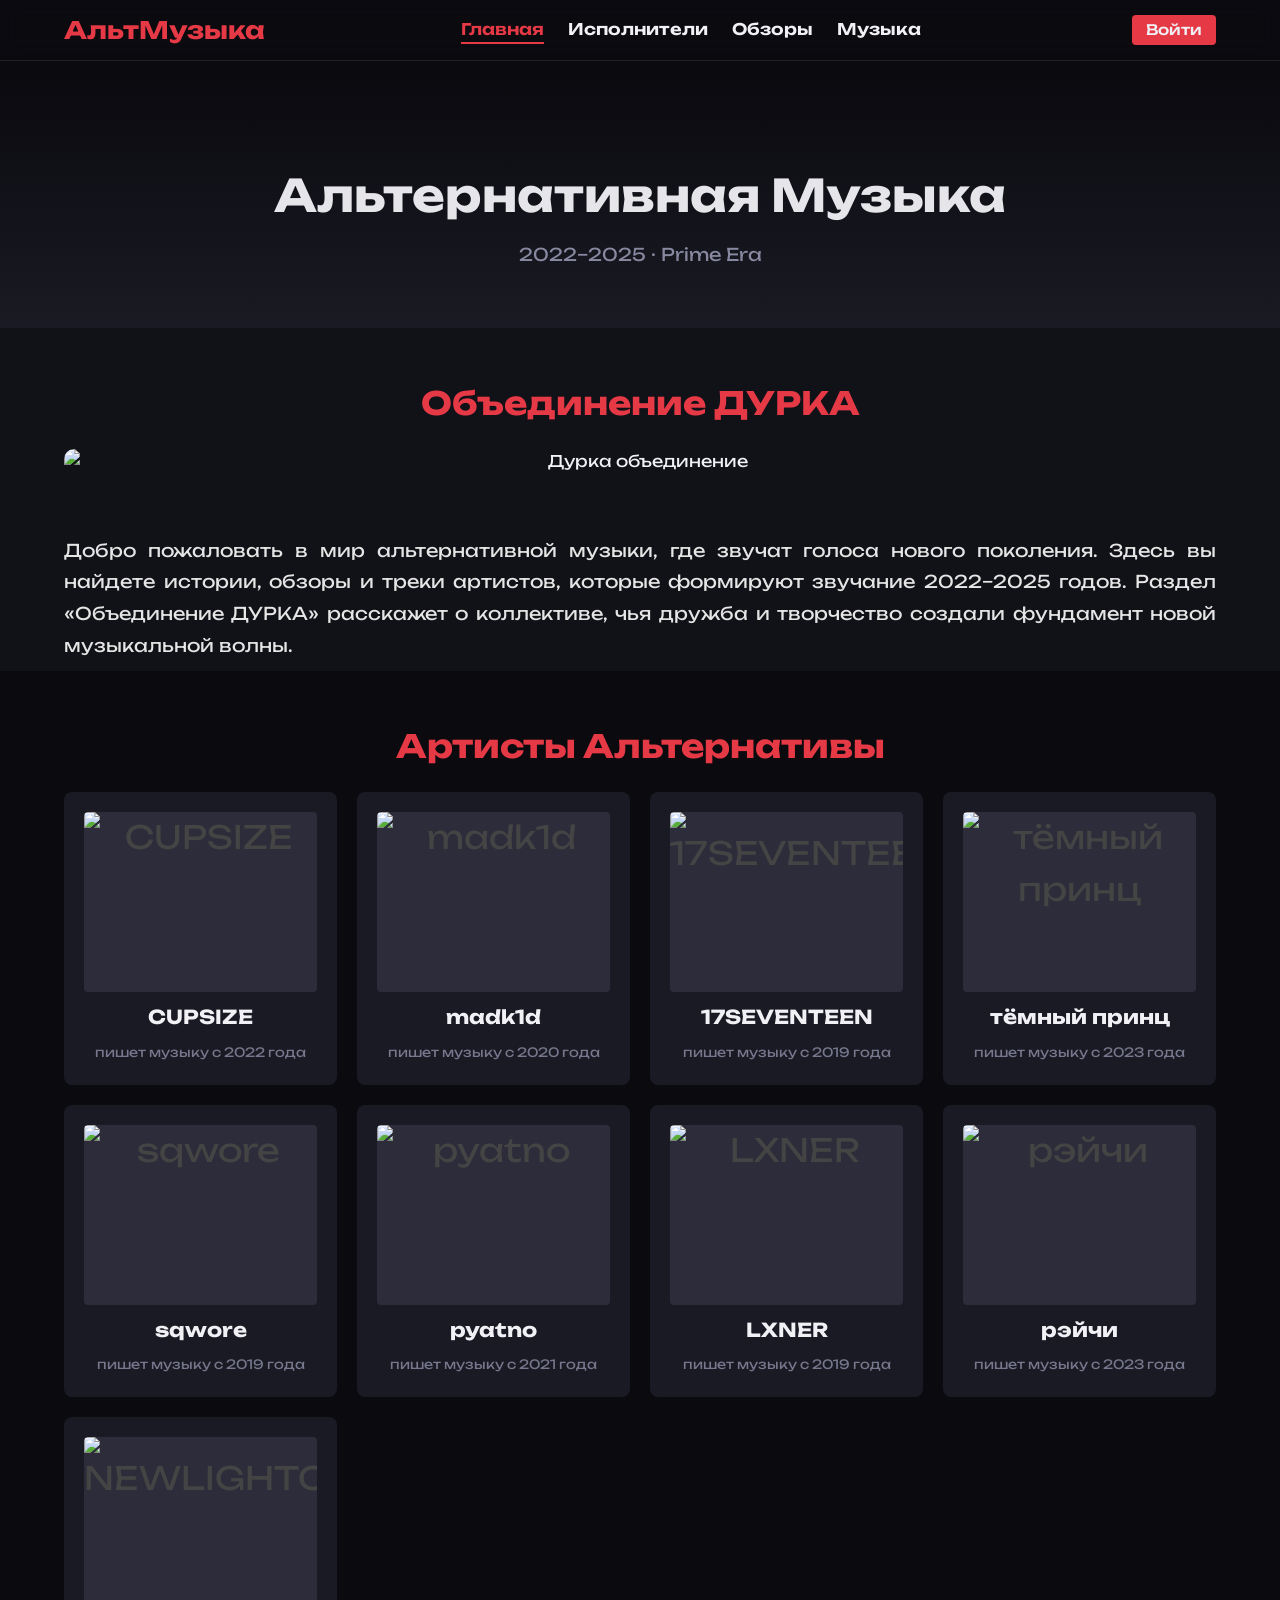
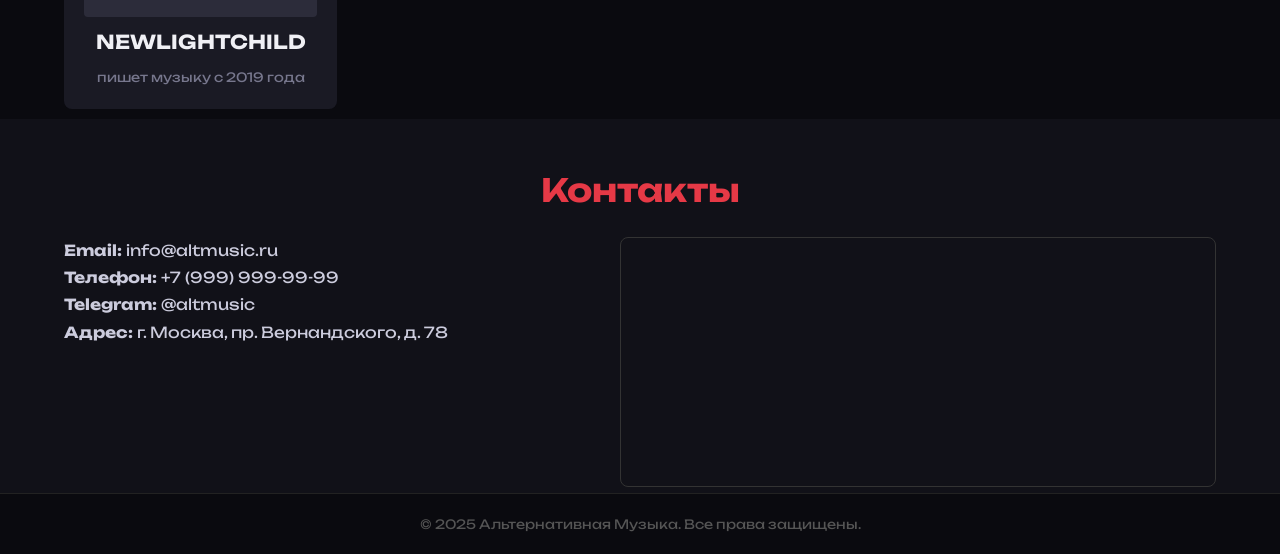
==== index.html @ feb2ec72 "Add files via upload" ====
<!DOCTYPE html>
<html lang="ru">
  <head>
    <meta charset="UTF-8" />
    <meta name="viewport" content="width=device-width, initial-scale=1.0" />
    <title>АльтМузыка – Главная</title>
    <link rel="stylesheet" href="style.css" />
    <script defer src="script.js"></script>
  </head>
  <body>
    <header>
      <nav class="container">
        <a href="index.html" class="logo">АльтМузыка</a>
        <ul class="nav-links">
          <li><a href="index.html" class="active">Главная</a></li>
          <li><a href="artists.html">Исполнители</a></li>
          <li><a href="reviews.html">Обзоры</a></li>
          <li><a href="music.html">Музыка</a></li>
        </ul>
        <!-- Кнопка входа заменена ссылкой на отдельную страницу авторизации -->
        <div class="nav-auth">
          <a href="auth.html">Войти</a>
        </div>
        <!-- Бургер‑меню для мобильных устройств -->
        <div class="burger" id="burger-menu">
          <span></span>
          <span></span>
          <span></span>
        </div>
      </nav>
    </header>

    <main>
      <!-- Hero section -->
      <section class="hero">
        <div class="container hero-content">
          <h1>Альтернативная Музыка</h1>
          <p>2022–2025 · Prime Era</p>
        </div>
      </section>
      
      <!-- Durka union section -->
      <section class="durka" id="durka">
        <h2>Объединение ДУРКА</h2>
        <div class="container durka-content">
          <div class="durka-image">
          <!-- Картинка с ссылкой -->
          <a href="https://the-flow.ru/features/proekt-durka" target="_blank">
            <img src="images/DURKA.jpg" alt="Дурка объединение" class="durka-image">
          </a>
          </div>
          <div class="durka-text">
            <p>
              Добро пожаловать в мир альтернативной музыки, где звучат голоса
              нового поколения. Здесь вы найдете истории, обзоры и треки
              артистов, которые формируют звучание 2022–2025 годов. Раздел
              «Объединение ДУРКА» расскажет о коллективе, чья дружба и творчество
              создали фундамент новой музыкальной волны.
            </p>
          </div>
        </div>
      </section>

      <section class="knights">
        <h2>Артисты Альтернативы</h2>
        <div class="artists-grid container">
          <a href="artists.html#cupsize" class="artist-card">
            <div class="artist-image">
              <img src="images/CUPSIZE.jpg" alt="CUPSIZE" />
            </div>
            <h3>CUPSIZE</h3>
            <span>пишет музыку с 2022 года</span>
          </a>
          <a href="artists.html#madk1d" class="artist-card">
            <div class="artist-image">
              <img src="images/MADK1D.jpg" alt="madk1d" />
            </div>
            <h3>madk1d</h3>
            <span>пишет музыку с 2020 года</span>
          </a>
          <a href="artists.html#17seventeen" class="artist-card">
            <div class="artist-image">
              <img src="images/17SEVENTEEN.jpg" alt="17SEVENTEEN" />
            </div>
            <h3>17SEVENTEEN</h3>
            <span>пишет музыку с 2019 года</span>
          </a>
          <a href="artists.html#dark-prince" class="artist-card">
            <div class="artist-image">
              <img src="images/darkprince.png" alt="тёмный принц" />
            </div>
            <h3>тёмный принц</h3>
            <span>пишет музыку с 2023 года</span>
          </a>
          <a href="artists.html#sqwore" class="artist-card">
            <div class="artist-image">
              <img src="images/Sqwore.jpg" alt="sqwore" />
            </div>
            <h3>sqwore</h3>
            <span>пишет музыку с 2019 года</span>
          </a>
          <a href="artists.html#pyatno" class="artist-card">
            <div class="artist-image">
              <img src="images/pyatno.jpg" alt="pyatno" />
            </div>
            <h3>pyatno</h3>
            <span>пишет музыку с 2021 года</span>
          </a>
          <a href="artists.html#lxner" class="artist-card">
            <div class="artist-image">
              <img src="images/LXNER.jpg" alt="LXNER" />
            </div>
            <h3>LXNER</h3>
            <span>пишет музыку с 2019 года</span>
          </a>
          <a href="artists.html#raychi" class="artist-card">
            <div class="artist-image">
              <img src="images/raychi.jpg" alt="рэйчи" />
            </div>
            <h3>рэйчи</h3>
            <span>пишет музыку с 2023 года</span>
          </a>
          <a href="artists.html#NWL" class="artist-card">
            <div class="artist-image">
              <img src="images/NWL.png" alt="NEWLIGHTCHILD" />
            </div>
            <h3>NEWLIGHTCHILD</h3>
            <span>пишет музыку с 2019 года</span>
          </a>
        </div>
      </section>

      <!-- Contact section -->
      <section class="contact" id="contact">
        <h2>Контакты</h2>
        <div class="container contact-grid">
          <div class="contact-info">
            <p><strong>Email:</strong> <a href="mailto:info@altmusic.ru">info@altmusic.ru</a></p>
            <p><strong>Телефон:</strong> <a href="tel:+79999999999">+7 (999) 999-99-99</a></p>
            <p><strong>Telegram:</strong> <a href="https://t.me/RuCombatFootage" target="_blank" rel="noopener">@altmusic</a></p>
            <p><strong>Адрес:</strong> <a href="https://maps.app.goo.gl/xfx3CMHf6aHgKe3k6" target="_blank" rel="noopener">г. Москва, пр. Вернандского, д. 78</a></p>
          </div>
          <div class="map-container">
            <!-- Google Maps embed -->
            <iframe
              src="https://www.google.com/maps/embed?pb=!1m18!1m12!1m3!1d2250.0955603770494!2d37.47771961335079!3d55.669938398257116!2m3!1f0!2f0!3f0!3m2!1i1024!2i768!4f13.1!3m3!1m2!1s0x46b54dc1d23b51c3%3A0x74763ed59c81ccb6!2z0KDQotCjINCc0JjQoNCt0JA!5e0!3m2!1sru!2sus!4v1764931222019!5m2!1sru!2sus"
              width="100%"
              height="100%"
              style="border:0;"
              allowfullscreen=""
              loading="lazy"
              referrerpolicy="no-referrer-when-downgrade"
            ></iframe>
          </div>
        </div>
      </section>
    </main>

    <footer>
      <p>&copy; 2025 Альтернативная Музыка. Все права защищены.</p>
    </footer>

  </body>
</html>
---- style.css ----
@import url('https://fonts.googleapis.com/css2?family=Unbounded:wght@400;600;700&display=swap');

/* Reset and basic typography */
* {
  margin: 0;
  padding: 0;
  box-sizing: border-box;
}

body {
  font-family: 'Unbounded', sans-serif;
  background: #0a0a0f;
  color: #f0f0f5;
  line-height: 1.6;
  overflow-x: hidden;
}

a {
  color: inherit;
  text-decoration: none;
}

img {
  display: block;
  max-width: 100%;
  height: auto;
}

/* Containers */
.container {
  width: 90%;
  max-width: 2000px;
  margin: 0 auto;
}

header {
  background: rgba(10, 10, 16, 0.9);
  backdrop-filter: blur(10px);
  position: fixed;
  top: 0;
  left: 0;
  width: 100%;
  z-index: 1000;
  border-bottom: 1px solid #222;
}

nav {
  display: flex;
  align-items: center;
  justify-content: space-between;
  height: 60px;
}

nav .logo {
  font-weight: 700;
  font-size: 1.5rem;
  color: #e63946;
}

nav ul {
  display: flex;
  list-style: none;
}

nav ul li + li {
  margin-left: 1.5rem;
}

nav ul a {
  position: relative;
  font-weight: 600;
  transition: color 0.3s ease;
}

nav ul a:hover,
nav ul a.active {
  color: #e63946;
}

nav ul a::after {
  content: '';
  position: absolute;
  bottom: -5px;
  left: 0;
  width: 0%;
  height: 2px;
  background: #e63946;
  transition: width 0.3s ease;
}

nav ul a:hover::after,
nav ul a.active::after {
  width: 100%;
}

/* Бургер‑меню */
.burger {
  display: none;
  flex-direction: column;
  cursor: pointer;
  gap: 6px;
}

.burger span {
  display: block;
  width: 25px;
  height: 3px;
  background: #e63946;
  border-radius: 2px;
}

.nav-auth a {
  margin-left: 1rem;
  font-size: 0.9rem;
  font-weight: 500;
  color: #f0f0f5;
  background: #e63946;
  padding: 6px 14px;
  border-radius: 4px;
  transition: background 0.3s ease;
}

.nav-auth a:hover {
  background: #b43038;
}

main {
  padding-top: 80px;
}

/* Hero section */
.hero {
  background: linear-gradient(180deg, #0a0a0f 0%, #1a1a24 100%);
  padding: 80px 0 60px;
  text-align: center;
  color: #e5e5ea;
}

.hero h1 {
  font-size: 2.8rem;
  margin-bottom: 0.5rem;
}

.hero p {
  font-size: 1.1rem;
  color: #8888a0;
}

/* Section titles */
section h2 {
  font-size: 2rem;
  margin: 40px 0 20px;
  text-align: center;
  color: #e63946;
}

/* Durka section */
.durka {
  padding: 10px 0;
  background-color: #111118;
  text-align: center; /* Центрирование текста в блоке */
}

.durka-content {
  display: flex;
  flex-direction: column; /* Изменяем на колонку для вертикального расположения */
  align-items: center; /* Центрируем элементы по оси X */
  justify-content: center; /* Центрируем элементы по оси Y */
}

.durka-image {
  width: 100%;
  max-width: 1200px; /* Максимальная ширина изображения */
  border-radius: 10px; /* Скругленные углы */
  cursor: pointer;
  transition: transform 0.3s ease, box-shadow 0.3s ease; /* Плавные переходы */
  margin-bottom: 20px; /* Отступ между картинкой и текстом */
}

.durka-image:hover {
  transform: scale(1.05); /* Увеличение изображения при наведении */
  box-shadow: 0 5px 15px rgba(0, 0, 0, 0.3); /* Тень для изображения */
}

.durka-text {
  flex: 1;
  max-width: 1200px; /* Максимальная ширина для текста */
  margin-top: 20px; /* Отступ сверху */
  font-size: 1.1rem;
  line-height: 1.8;
  color: #e5e5e5; /* Светлый цвет для контраста */
  text-align: justify;
  text-justify: inter-word; /* Расстояние между словами */
}

.durka-text h2 {
  font-size: 2rem;
  margin-bottom: 20px;
  color: #e63946; /* Красный цвет для выделения заголовка */
}

/* Artists grid on home */
.knights {
  padding: 10px 0;
}

.artists-grid {
  display: grid;
  /* Увеличиваем минимальный размер карточек на главной странице — карточки стали немного шире */
  grid-template-columns: repeat(auto-fit, minmax(236px, 1fr));
  gap: 20px;
  max-width: 3000px;
  margin: 0 auto;
}

.artist-card {
  background: #1a1a24;
  padding: 20px;
  border-radius: 8px;
  text-align: center;
  position: relative;
  overflow: hidden;
  cursor: pointer;
  transform: translateY(20px);
  opacity: 0;
  animation: fadeInUp 0.8s ease forwards;
}

.artist-card:nth-child(1) { animation-delay: 0.1s; }
.artist-card:nth-child(2) { animation-delay: 0.2s; }
.artist-card:nth-child(3) { animation-delay: 0.3s; }
.artist-card:nth-child(4) { animation-delay: 0.4s; }
.artist-card:nth-child(5) { animation-delay: 0.5s; }
.artist-card:nth-child(6) { animation-delay: 0.6s; }
.artist-card:nth-child(7) { animation-delay: 0.7s; }
.artist-card:nth-child(8) { animation-delay: 0.8s; }
.artist-card:nth-child(9) { animation-delay: 0.9s; }

.artist-image {
  width: 100%;
  /* Увеличиваем высоту изображения внутри карточки, чтобы карточка выглядела крупнее */
  height: 180px;
  margin-bottom: 10px;
  background: #2c2c3a;
  border-radius: 4px;
  overflow: hidden;
  position: relative;
  display: flex;
  align-items: center;
  justify-content: center;
  font-size: 2rem;
  color: #444;
}

/* Изображения внутри карточек должны заполнять контейнер и сохранять пропорции */
.artist-image img {
  width: 100%;
  height: 100%;
  object-fit: stretch;
  border-radius: 4px;
}

.artist-card h3 {
  font-size: 1.2rem;
  margin-bottom: 6px;
  color: #f0f0f5;
}

.artist-card span {
  font-size: 0.8rem;
  color: #77778d;
}

/* Contact section */
.contact {
  padding: 6px 0;
  background: #111118;
}

.contact-grid {
  display: flex;
  flex-wrap: wrap;
  gap: 60px;
  max-width: 2560px;
  margin: 0 auto;
}

.contact-info {
  flex: 1 1 300px;
  font-size: 0.95rem;
  color: #ccccdd;
  line-height: 1.8;
}

.map-container {
  flex: 1 1 400px;
  min-height: 250px;
  border: 1px solid #333;
  border-radius: 8px;
  overflow: hidden;
}

footer {
  padding: 20px 0;
  text-align: center;
  font-size: 0.8rem;
  background: #0a0a0f;
  border-top: 1px solid #222;
  color: #555;
}

/* Artists page */
.artists-list {
  padding: 40px 0;
  max-width: 1000px;
  margin: 0 auto;
}

.artist-entry {
  background: #1a1a24;
  margin-bottom: 30px;
  padding: 20px;
  border-radius: 8px;
  display: flex;
  flex-wrap: wrap;
  gap: 20px;
  opacity: 0;
  transform: translateY(20px);
  animation: fadeInUp 0.6s ease forwards;
}

.artist-entry:nth-child(1) { animation-delay: 0.1s; }
.artist-entry:nth-child(2) { animation-delay: 0.2s; }
.artist-entry:nth-child(3) { animation-delay: 0.3s; }
.artist-entry:nth-child(4) { animation-delay: 0.4s; }
.artist-entry:nth-child(5) { animation-delay: 0.5s; }
.artist-entry:nth-child(6) { animation-delay: 0.6s; }
.artist-entry:nth-child(7) { animation-delay: 0.7s; }
.artist-entry:nth-child(8) { animation-delay: 0.8s; }
.artist-entry:nth-child(9) { animation-delay: 0.9s; }

.artist-entry .entry-image {
  flex: 0 0 150px;
  height: 150px;
  background: #2c2c3a;
  border-radius: 4px;
  overflow: hidden;  /* Обрезаем лишнее, если изображение выходит за границы */
  position: relative;
  display: flex;
  align-items: center;
  justify-content: center;
}

.artist-entry .entry-image img {
  width: 100%;
  height: 100%;
  object-fit: cover;  /* Сохраняет пропорции и заполняет контейнер */
  border-radius: 4px;
}

.artist-entry .entry-content {
  flex: 1 1 300px;
}

.artist-entry h3 {
  font-size: 1.5rem;
  margin-bottom: 8px;
  color: #e63946;
}

.artist-entry .genre {
  display: inline-block;
  padding: 2px 8px;
  border-radius: 4px;
  background: #302c36;
  color: #e63946;
  font-size: 0.75rem;
  margin-bottom: 6px;
}

.artist-entry .stats {
  font-size: 0.8rem;
  color: #77778d;
  margin-bottom: 6px;
}

.artist-entry p {
  font-size: 0.95rem;
  color: #ccccdd;
}

/* Reviews page */
.reviews-list {
  padding: 40px 0;
  max-width: 1000px;
  margin: 0 auto;
}

.review-card {
  display: flex;
  flex-wrap: wrap;
  background: #1a1a24;
  margin-bottom: 40px;
  padding: 20px;
  border-radius: 8px;
  opacity: 0;
  transform: translateY(20px);
  animation: fadeInUp 0.6s ease forwards;
}

.review-card:nth-child(1) { animation-delay: 0.1s; }
.review-card:nth-child(2) { animation-delay: 0.2s; }
.review-card:nth-child(3) { animation-delay: 0.3s; }
.review-card:nth-child(4) { animation-delay: 0.4s; }
.review-card:nth-child(5) { animation-delay: 0.5s; }
.review-card:nth-child(6) { animation-delay: 0.6s; }

.review-card .cover {
  flex: 0 0 150px;
  height: 150px;
  background: #2c2c3a;
  border-radius: 4px;
  margin-right: 20px;
  margin-bottom: 10px;
}

.review-card .cover img {
  width: 100%;
  height: 100%;
  object-fit: cover;
  border-radius: 4px;
}

.review-card .review-content {
  flex: 1 1 300px;
}

.review-card .album-title {
  font-size: 1.5rem;
  font-weight: 600;
  margin-bottom: 4px;
  color: #f0f0f5;
}

.review-card .album-meta {
  font-size: 0.8rem;
  color: #77778d;
  margin-bottom: 10px;
}

.review-card .rating {
  color: #e63946;
  font-weight: 600;
  margin-bottom: 8px;
}

.review-card ul {
  list-style: disc;
  margin-left: 1.2rem;
  margin-bottom: 10px;
}

.review-card ul li {
  font-size: 0.9rem;
  color: #ccccdd;
  margin-bottom: 4px;
}

.review-card .verdict {
  font-size: 0.95rem;
  color: #ccccdd;
  line-height: 1.5;
}

/* Music page */
.player-section {
  padding: 40px 0;
  max-width: 1000px;
  margin: 0 auto;
}

.player-card {
  background: #1a1a24;
  padding: 20px;
  border-radius: 8px;
  margin-bottom: 30px;
  display: flex;
  flex-direction: column;
  align-items: center;
  text-align: center;
}

.player-card .track-cover {
  width: 400px;
  height: 400px;
  margin-bottom: 10px;
  background: #2c2c3a;
  border-radius: 4px;
}

.player-card #track-cover-image {
  width: 100%;
  height: 100%;
  object-fit: cover;
  border-radius: 4px;
}

.player-card h3 {
  font-size: 1.4rem;
  margin-bottom: 4px;
  color: #e63946;
}

.player-card p {
  font-size: 0.9rem;
  color: #77778d;
  margin-bottom: 10px;
}

/* Music page */
.player-section {
  padding: 40px 0;
  max-width: 1000px;
  margin: 0 auto;
}

.player-card {
  background: #1a1a24;
  padding: 20px;
  border-radius: 8px;
  margin-bottom: 30px;
  display: flex;
  flex-direction: column;
  align-items: center;
  text-align: center;
}

.track-cover {
  width: 400px;
  height: 400px;
  margin-bottom: 10px;
  background: #2c2c3a;
  border-radius: 4px;
}

.track-cover img {
  width: 100%;
  height: 100%;
  object-fit: cover;
  border-radius: 4px;
}

h3 {
  font-size: 1.4rem;
  margin-bottom: 4px;
  color: #e63946;
}

#current-artist {
  font-size: 0.9rem;
  color: #77778d;
  margin-bottom: 10px;
}

/* Длительность трека */
.track-progress {
  display: flex;
  align-items: center;
  gap: 10px;
}

#progress {
  width: 280px;
}

#track-duration {
  color: #e63946;
  font-size: 1rem;
}

/* Контролы для плеера */
.controls {
  display: flex;
  align-items: center;
  gap: 10px;
  margin-bottom: 10px;
}

.controls button {
  background: #e63946;
  border: none;
  color: #fff;
  padding: 8px 14px;
  border-radius: 4px;
  cursor: pointer;
  transition: background 0.3s ease;
}

.controls button:hover {
  background: #b43038;
}

.controls input[type="range"] {
  width: 200px;
}

/* Ползунок громкости */
.audio-controls {
  margin-top: 10px;
}

.audio-controls .volume-slider {
  width: 150px;
}

.playlist {
  background: #1a1a24;
  border-radius: 8px;
  padding: 20px;
}

.playlist ul {
  list-style: none;
}

.playlist li {
  display: flex;
  justify-content: space-between;
  padding: 10px 0;
  border-bottom: 1px solid #2c2c3a;
  cursor: pointer;
  color: #ccccdd;
  font-size: 0.95rem;
}

.playlist li:hover {
  color: #e63946;
}

.playlist li:last-child {
  border-bottom: none;
}

/* Modal styles */
#modal-overlay {
  position: fixed;
  top: 0;
  left: 0;
  width: 100%;
  height: 100%;
  background: rgba(0, 0, 0, 0.8);
  display: flex;
  align-items: center;
  justify-content: center;
  visibility: hidden;
  opacity: 0;
  transition: opacity 0.3s ease, visibility 0.3s ease;
  z-index: 2000;
}

#modal-overlay.active {
  visibility: visible;
  opacity: 1;
}

.modal {
  background: #1a1a24;
  padding: 30px;
  border-radius: 8px;
  width: 90%;
  max-width: 400px;
  text-align: center;
}

.modal h3 {
  margin-bottom: 10px;
  color: #e63946;
}

.modal form {
  display: flex;
  flex-direction: column;
  gap: 15px;
}

.modal input[type="text"],
.modal input[type="email"],
.modal input[type="password"] {
  padding: 10px;
  border: 1px solid #333;
  border-radius: 4px;
  background: #0f0f16;
  color: #e5e5ea;
}

.modal button {
  padding: 10px;
  background: #e63946;
  color: #fff;
  border: none;
  border-radius: 4px;
  cursor: pointer;
}

.modal button:hover {
  background: #b43038;
}

.modal .switch-link {
  font-size: 0.8rem;
  color: #77778d;
  cursor: pointer;
}

.modal .captcha-placeholder {
  height: 60px;
  background: #2c2c3a;
  border: 1px dashed #444;
  border-radius: 4px;
  display: flex;
  align-items: center;
  justify-content: center;
  font-size: 0.8rem;
  color: #555;
}

/* Стили для поля капчи в модальном окне входа. Состоит из вопроса и
   поля ввода. Размещаются вертикально, с небольшими отступами. */
.captcha-field {
  display: flex;
  flex-direction: column;
  align-items: flex-start;
  gap: 6px;
  font-size: 0.85rem;
  color: #ccccdd;
}

.captcha-field label {
  margin-left: 2px;
}

.captcha-field input {
  padding: 8px;
  border: 1px solid #333;
  border-radius: 4px;
  background: #0f0f16;
  color: #e5e5ea;
  width: 100%;
}

/* Animations */
@keyframes fadeInUp {
  from {
    opacity: 0;
    transform: translateY(30px);
  }
  to {
    opacity: 1;
    transform: translateY(0);
  }
}

.durka-text p {
  animation: fadeInText 0.6s ease-out;
}

@media (max-width: 768px) {
  .durka-content {
    flex-direction: column;
    align-items: center;
    text-align: center;
  }

  .durka-image {
    max-width: 90%; /* Изменим размер изображения */
    margin-bottom: 20px;
  }

  .durka-text {
    font-size: 1rem; /* Меньший размер шрифта на мобильных устройствах */
    margin-left: 0;
  }
}

@media (max-width: 700px) {
  /* На мобильных устройствах скрываем обычное горизонтальное меню
     и отображаем бургер. Меню раскрывается по клику на бургер. */
  nav ul {
    position: absolute;
    top: 60px;
    right: 20px;
    background: #1a1a24;
    flex-direction: column;
    width: 200px;
    padding: 20px;
    border-radius: 8px;
    box-shadow: 0 4px 10px rgba(0, 0, 0, 0.5);
    display: none;
    z-index: 999;
  }
  nav ul.open {
    display: flex;
  }
  nav ul li + li {
    margin-left: 0;
    margin-top: 10px;
  }
  .burger {
    display: flex;
  }
  /* Уменьшаем отступы в карточках и перестраиваем колонки */
  .artist-card {
    padding: 15px;
  }
  .artists-grid {
    grid-template-columns: repeat(auto-fit, minmax(140px, 1fr));
  }
  .artist-entry {
    flex-direction: column;
    align-items: center;
  }
  .artist-entry .entry-image,
  .review-card .cover {
    margin-right: 0;
    margin-bottom: 15px;
  }
  .contact-grid {
    flex-direction: column;
  }
}

/* Стили для страницы авторизации */
.auth-section {
  padding: 80px 0;
  min-height: 100vh; /* Убедитесь, что секция занимает всю высоту экрана */
  display: flex;
  align-items: center; /* Центрируем по вертикали */
  justify-content: center; /* Центрируем по горизонтали */
}

.auth-container {
  background: #1a1a24;
  padding: 40px;
  border-radius: 8px;
  width: 100%;
  max-width: 500px; /* Увеличиваем максимальную ширину */
  text-align: center;
  box-shadow: 0 4px 10px rgba(0, 0, 0, 0.3); /* Добавляем тень для формы */
}

.auth-form h3 {
  margin-bottom: 20px;
  color: #e63946;
  font-size: 1.6rem; /* Увеличиваем размер шрифта заголовка */
}

.auth-form form {
  display: flex;
  flex-direction: column;
  gap: 20px; /* Увеличиваем отступы между элементами формы */
}

.auth-form input[type='text'],
.auth-form input[type='email'],
.auth-form input[type='password'] {
  padding: 15px;
  border: 1px solid #333;
  border-radius: 4px;
  background: #0f0f16;
  color: #e5e5ea;
  font-size: 1rem; /* Увеличиваем размер шрифта в инпутах */
}

.auth-form button {
  padding: 15px;
  background: #e63946;
  color: #fff;
  border: none;
  border-radius: 4px;
  cursor: pointer;
  font-size: 1.1rem; /* Увеличиваем размер шрифта в кнопке */
}

.auth-form button:hover {
  background: #b43038;
}

.auth-form .switch-link {
  margin-top: 10px;
  font-size: 1rem; /* Увеличиваем размер шрифта для ссылки */
  color: #77778d;
  cursor: pointer;
}
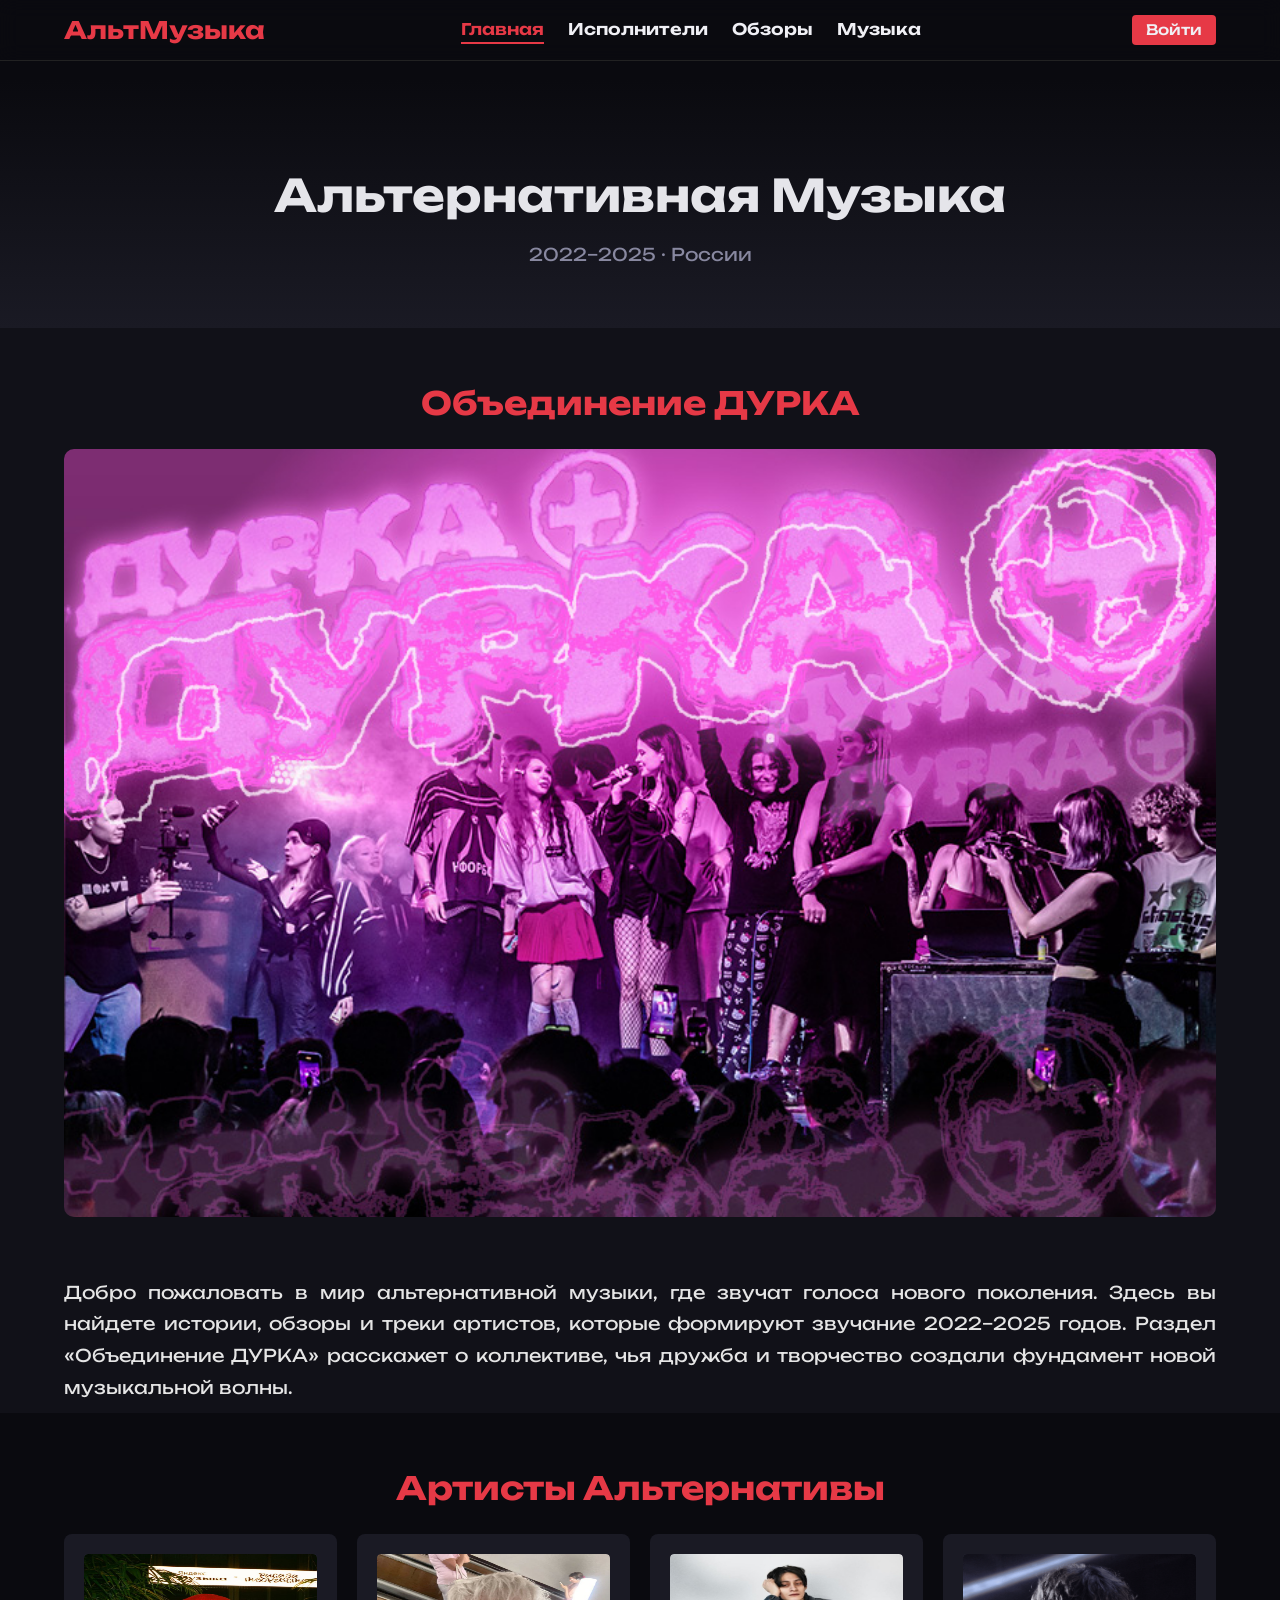
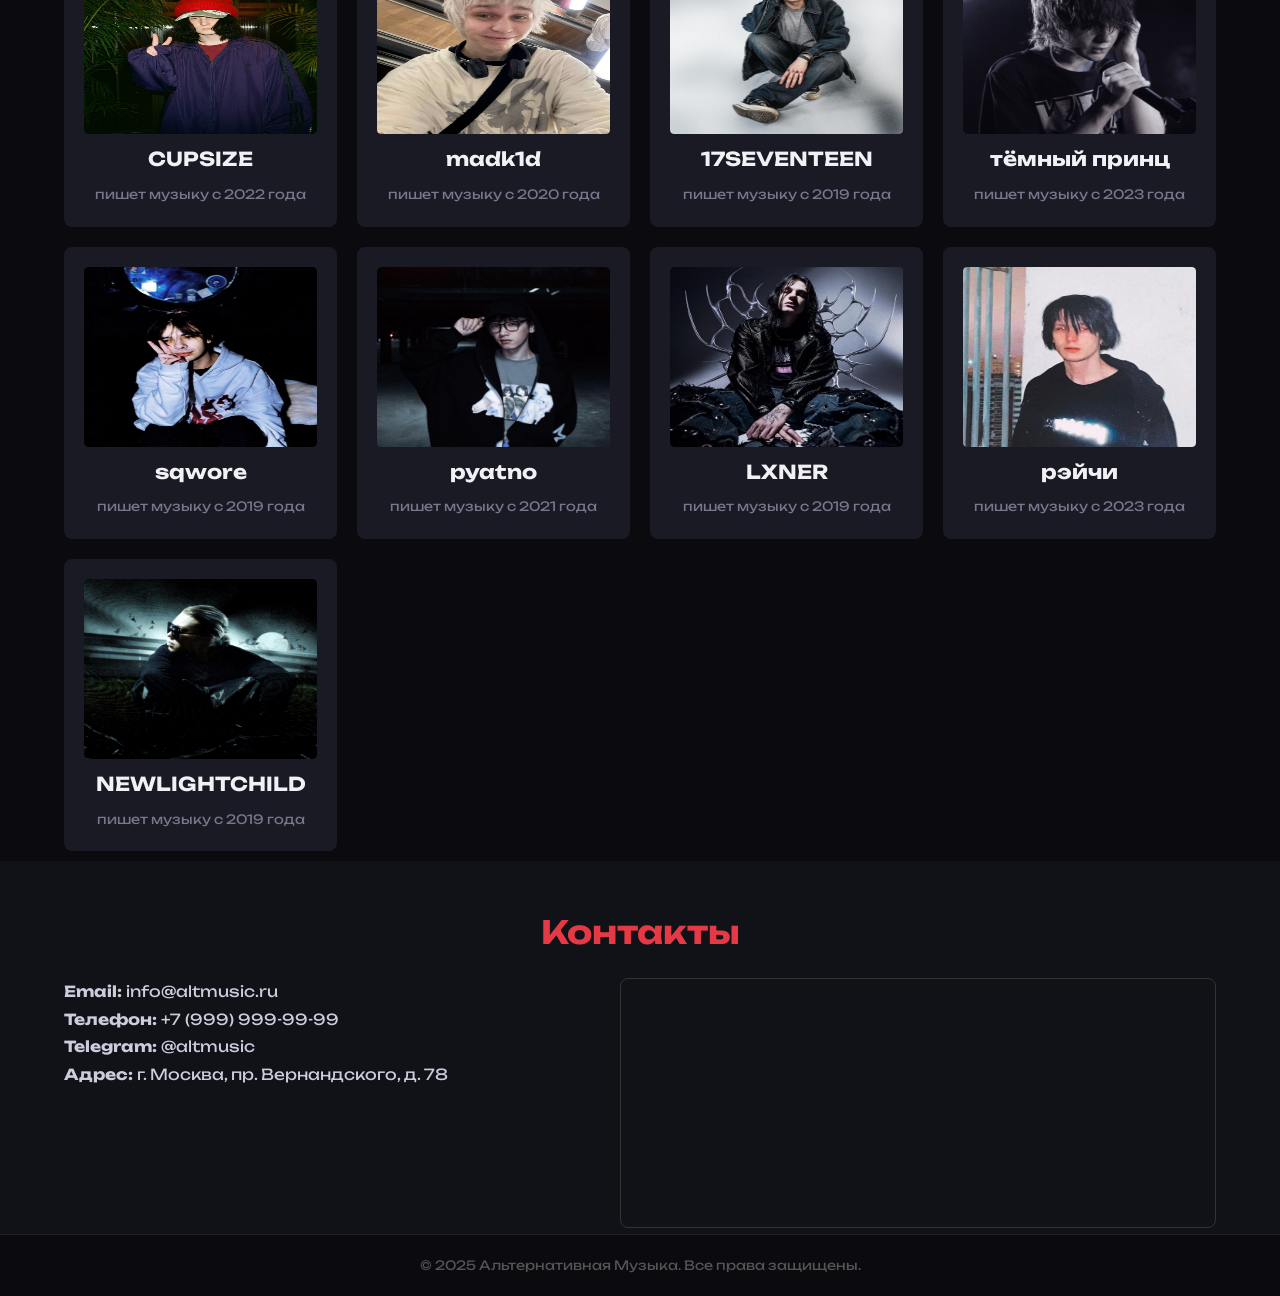
==== commit befdb570: "Update index.html" ====
--- a/index.html
+++ b/index.html
@@ -35,7 +35,7 @@
       <section class="hero">
         <div class="container hero-content">
           <h1>Альтернативная Музыка</h1>
-          <p>2022–2025 · Prime Era</p>
+          <p>2022–2025 · России</p>
         </div>
       </section>
       
@@ -161,4 +161,4 @@
     </footer>
 
   </body>
-</html>+</html>
